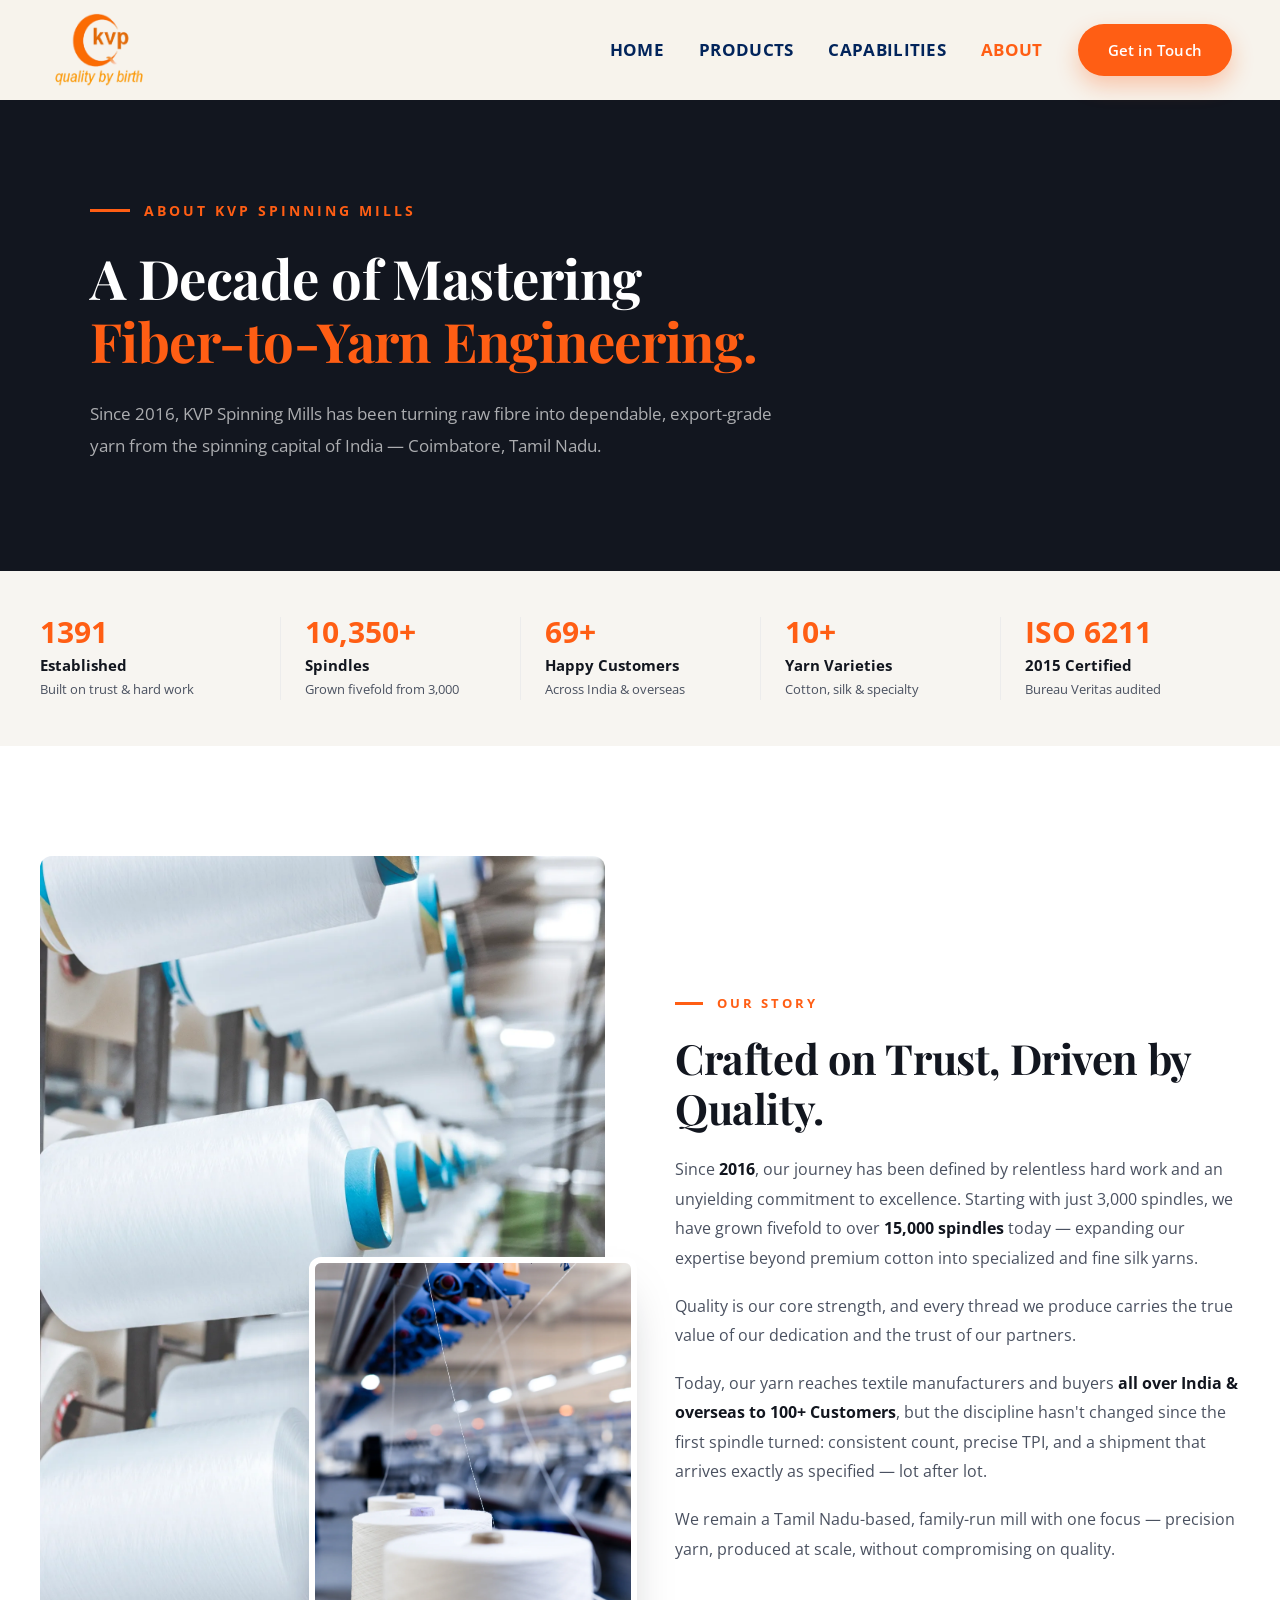
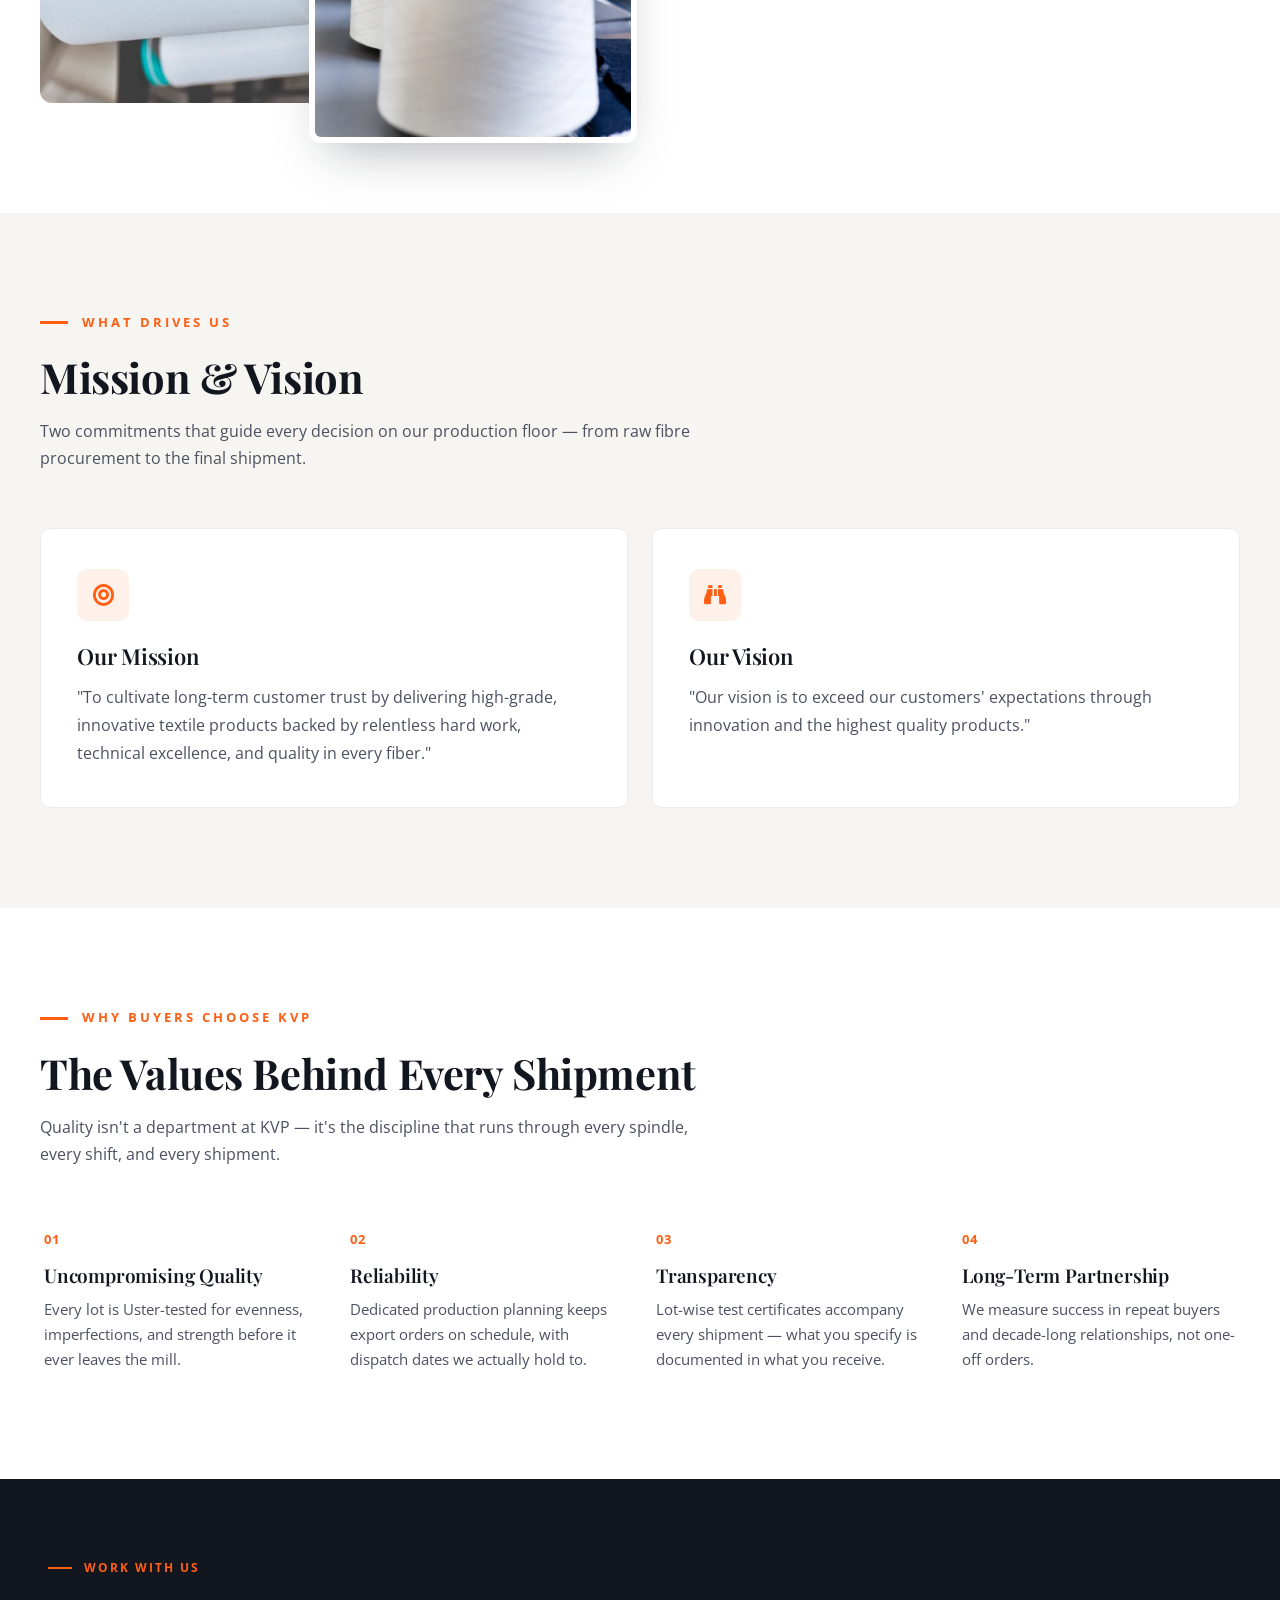
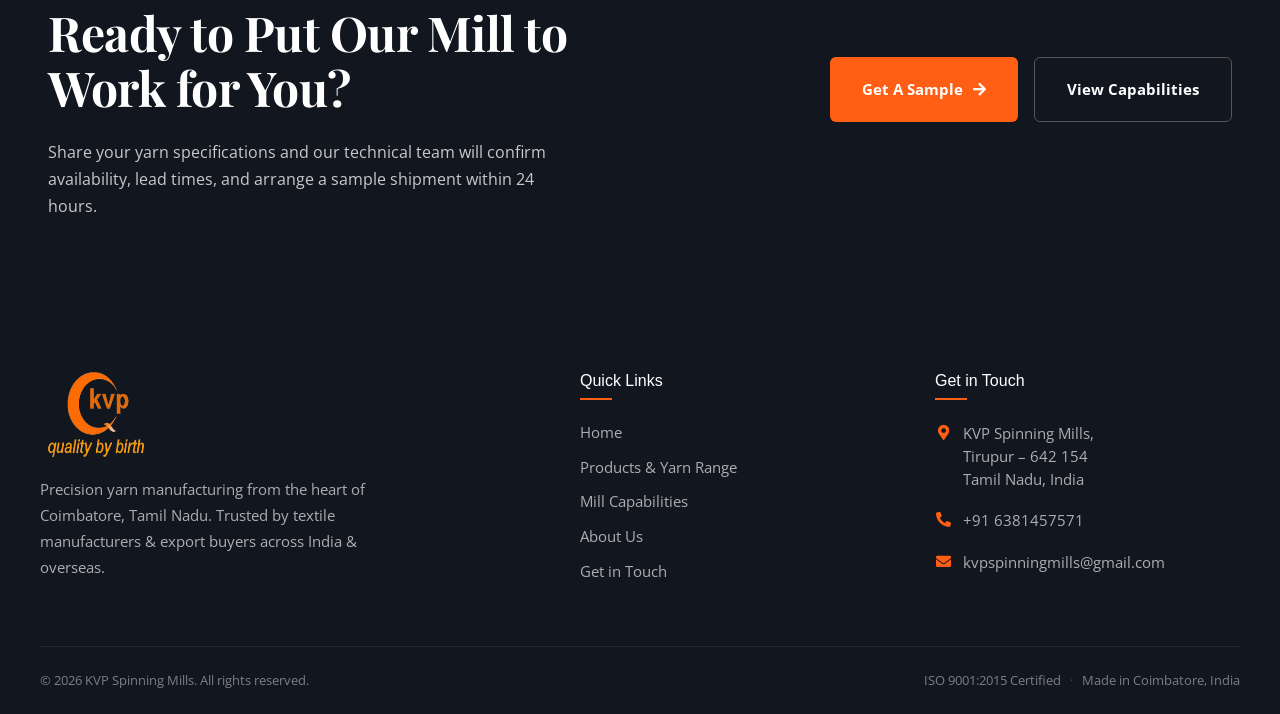
==== about.html @ 80e3f17e "first commit" ====
<!DOCTYPE html>
<html lang="en">

<head>
    <meta charset="utf-8">
    <title>About Us - KVP Spinning Mills</title>
    <meta content="width=device-width, initial-scale=1.0" name="viewport">
    <meta content="yarn manufacturer, spinning mill, Coimbatore, Tirupur, cotton yarn, silk yarn, ISO 9001" name="keywords">
    <meta content="KVP Spinning Mills has been manufacturing premium cotton, silk and specialty yarn from Coimbatore, Tamil Nadu since 2016. ISO 9001:2015 certified, serving 100+ customers across India &amp; overseas." name="description">

    <!-- Favicon -->
    <link href="img/kvp.png" rel="icon">

    <!-- Google Web Fonts -->
    <link rel="preconnect" href="https://fonts.googleapis.com">
    <link rel="preconnect" href="https://fonts.gstatic.com" crossorigin>
    <link
        href="https://fonts.googleapis.com/css2?family=Open+Sans:wght@400;500;600;700&family=Playfair+Display:wght@600;700;800;900&display=swap"
        rel="stylesheet">

    <!-- Icon Font Stylesheet -->
    <link href="https://cdnjs.cloudflare.com/ajax/libs/font-awesome/5.10.0/css/all.min.css" rel="stylesheet">
    <link href="https://cdn.jsdelivr.net/npm/bootstrap-icons@1.4.1/font/bootstrap-icons.css" rel="stylesheet">

    <!-- Libraries Stylesheet -->
    <link href="lib/animate/animate.min.css" rel="stylesheet">
    <link href="lib/owlcarousel/assets/owl.carousel.min.css" rel="stylesheet">

    <!-- Customized Bootstrap Stylesheet -->
    <link href="css/bootstrap.min.css" rel="stylesheet">

    <!-- Template Stylesheet -->
    <link href="css/style.css" rel="stylesheet">

    <style>
        /* =========================================================
           SAME TOKENS AS index.html / products.html / capabilities.html
           / contact.html — one brand, one design system.
           ========================================================= */
        :root {
            --orange: #FF5E14;
            --black: #12161f;
            --cream: #f7f5f1;
            --border: #ececec;
            --gray-text: #4a5160;
            --font-body: 'Open Sans', -apple-system, BlinkMacSystemFont, sans-serif;
            --font-display: 'Playfair Display', Georgia, 'Times New Roman', serif;
        }

        body { font-family: var(--font-body); }

        /* ---------- Hero ---------- */
        .pyh-section { background: var(--black); padding: 100px 20px 110px; }
        .pyh-inner { max-width: 1100px; margin: 0 auto; }
        .pyh-label { display: flex; align-items: center; gap: 14px; margin-bottom: 26px; }
        .pyh-label .pyh-line { width: 40px; height: 3px; background: var(--orange); display: inline-block; }
        .pyh-label span {
            color: var(--orange); font-weight: 700; letter-spacing: 3px;
            font-size: 14px; text-transform: uppercase;
        }
        .pyh-heading { font-size: 3.4rem; font-weight: 800; line-height: 1.15; margin-bottom: 26px; }
        .pyh-heading .line-white { color: #fff; display: block; }
        .pyh-heading .line-orange { color: var(--orange); display: block; }
        .pyh-text { color: rgba(255,255,255,0.65); font-size: 17px; line-height: 1.85; max-width: 720px; }

        @media (max-width: 767px) {
            .pyh-section { padding: 70px 20px 80px; }
            .pyh-heading { font-size: 2.1rem; }
            .pyh-text { font-size: 15px; }
        }

        /* ---------- Stats band ---------- */
        .stats {
            display: grid; grid-template-columns: repeat(5, 1fr);
            background: var(--cream); padding: 46px 40px;
        }
        .stats .stat { padding: 0 24px; border-left: 1px solid var(--border); }
        .stats .stat:first-child { border-left: none; padding-left: 0; }
        .stats .stat .big-num { font-size: 30px; color: var(--orange); font-weight: 700; margin-bottom: 8px; line-height: 1; }
        .stats .stat .label { font-size: 14.5px; font-weight: 700; margin-bottom: 4px; color: var(--black); }
        .stats .stat .desc { font-size: 12.5px; color: var(--gray-text); }

        @media (max-width: 991px) {
            .stats { grid-template-columns: repeat(3, 1fr); row-gap: 28px; }
        }
        @media (max-width: 575px) {
            .stats { grid-template-columns: repeat(2, 1fr); }
            .stats .stat:nth-child(odd) { border-left: none; padding-left: 0; }
        }

        /* ---------- Our Story ---------- */
        .story-wrap { background: #fff; padding: 110px 40px; }
        .story-inner {
            max-width: 1280px; margin: 0 auto;
            display: grid; grid-template-columns: 1fr 1fr; gap: 70px; align-items: center;
        }
        .story-media { position: relative; }
        .story-media img { width: 100%; border-radius: 12px; display: block; }
        .story-media .story-img-2 {
            width: 58%; position: absolute; right: -32px; bottom: -40px;
            border: 6px solid #fff; box-shadow: 0 24px 48px -20px rgba(18,22,31,0.35);
        }
        .story-content h2 { font-size: 2.6rem; font-weight: 700; color: var(--black); line-height: 1.2; margin-bottom: 22px; }
        .story-content p { color: var(--gray-text); font-size: 16px; line-height: 1.85; margin-bottom: 18px; }
        .story-content p:last-of-type { margin-bottom: 0; }
        .story-content strong { color: var(--black); }

        @media (max-width: 991px) {
            .story-wrap { padding: 80px 24px; }
            .story-inner { grid-template-columns: 1fr; gap: 60px; }
            .story-media { margin-bottom: 20px; }
            .story-media .story-img-2 { right: 0; bottom: -30px; }
        }
        @media (max-width: 575px) {
            .story-content h2 { font-size: 2rem; }
        }

        /* ---------- Mission / Vision ---------- */
        .mv-wrap { background: var(--cream); padding: 100px 40px; }
        .mv-inner { max-width: 1280px; margin: 0 auto; }
        .mv-head { max-width: 680px; margin-bottom: 56px; }
        .mv-head h2 { font-size: 2.6rem; font-weight: 700; color: var(--black); line-height: 1.2; margin-bottom: 16px; }
        .mv-head p { color: var(--gray-text); font-size: 16px; line-height: 1.7; }

        .mv-grid { display: grid; grid-template-columns: 1fr 1fr; gap: 24px; }
        .mv-card {
            background: #fff; border: 1px solid var(--border); border-radius: 10px;
            padding: 40px 36px;
        }
        .mv-icon {
            width: 52px; height: 52px; border-radius: 10px;
            background: #fdf1e9; color: var(--orange);
            display: flex; align-items: center; justify-content: center;
            font-size: 22px; margin-bottom: 22px;
        }
        .mv-card h3 { font-size: 22px; font-weight: 700; color: var(--black); margin-bottom: 14px; }
        .mv-card p { color: var(--gray-text); font-size: 15.5px; line-height: 1.8; }

        @media (max-width: 767px) {
            .mv-wrap { padding: 70px 20px; }
            .mv-grid { grid-template-columns: 1fr; }
        }

        /* ---------- Values ---------- */
        .val-wrap { background: #fff; padding: 100px 40px; }
        .val-inner { max-width: 1280px; margin: 0 auto; }
        .val-head { max-width: 680px; margin-bottom: 56px; }
        .val-head h2 { font-size: 2.6rem; font-weight: 700; color: var(--black); line-height: 1.2; margin-bottom: 16px; }
        .val-head p { color: var(--gray-text); font-size: 16px; line-height: 1.7; }

        .val-grid { display: grid; grid-template-columns: repeat(4, 1fr); gap: 24px; }
        .val-card { padding: 6px 4px; }
        .val-num { font-size: 13px; font-weight: 700; letter-spacing: 1px; color: var(--orange); margin-bottom: 14px; display: block; }
        .val-card h3 { font-size: 19px; font-weight: 700; color: var(--black); margin-bottom: 10px; }
        .val-card p { color: var(--gray-text); font-size: 14.5px; line-height: 1.75; }

        @media (max-width: 991px) { .val-grid { grid-template-columns: 1fr 1fr; row-gap: 40px; } }
        @media (max-width: 575px) {
            .val-wrap { padding: 70px 20px; }
            .val-grid { grid-template-columns: 1fr; row-gap: 34px; }
        }

        /* ---------- CTA ---------- */
        .cta-section {
            background: var(--black); color: #fff; padding: 80px 48px;
            display: flex; justify-content: space-between; align-items: center; gap: 40px;
        }
        .cta-left { max-width: 640px; }
        .eyebrow {
            display: flex; align-items: center; gap: 12px;
            color: var(--orange); font-size: 12px; font-weight: 700;
            letter-spacing: 2px; margin-bottom: 28px;
        }
        .eyebrow::before { content: ""; width: 24px; height: 2px; background: var(--orange); }
        .cta-left h2 { font-size: 48px; font-weight: 700; line-height: 1.15; margin-bottom: 24px; }
        .cta-left p { font-size: 16px; line-height: 1.7; color: #c9c9c9; max-width: 520px; }
        .cta-buttons { display: flex; gap: 16px; flex-shrink: 0; }
        .btn-primary {
            background: var(--orange); color: #fff; border: none;
            padding: 20px 32px; font-size: 15px; font-weight: 700;
            border-radius: 6px; cursor: pointer;
            display: flex; align-items: center; gap: 10px; white-space: nowrap;
            text-decoration: none;
        }
        .btn-secondary {
            background: transparent; color: #fff; border: 1px solid #555;
            padding: 20px 32px; font-size: 15px; font-weight: 700;
            border-radius: 6px; cursor: pointer; white-space: nowrap;
            text-decoration: none;
        }

        @media (max-width: 900px) {
            .cta-section { flex-direction: column; align-items: flex-start; }
            .cta-left h2 { font-size: 36px; }
            .cta-buttons { width: 100%; }
            .btn-primary, .btn-secondary { width: 100%; justify-content: center; }
        }
        @media (max-width: 575px) {
            .cta-buttons { flex-direction: column; }
        }

        /* ---------- Footer ---------- */
        .kvp-footer { background: var(--black); color: rgba(255,255,255,0.65); padding: 70px 20px 0; font-size: 14.5px; }
        .kvp-footer-inner {
            max-width: 1200px; margin: 0 auto;
            display: flex; flex-wrap: wrap; gap: 50px;
            padding-bottom: 50px; border-bottom: 1px solid rgba(255,255,255,0.08);
        }
        .kvp-footer-col { flex: 1 1 220px; }
        .kvp-footer-col.about { flex: 2 1 320px; }
        .kvp-footer-logo { display: flex; align-items: center; gap: 12px; margin-bottom: 18px; }
        .kvp-footer-logo img { height: 88px; }
        .kvp-footer-col p.desc { line-height: 1.8; max-width: 340px; margin-bottom: 0; }
        .kvp-footer-heading {
            color: #fff; font-size: 16px; font-weight: 700; margin-bottom: 22px;
            position: relative; padding-bottom: 10px;
        }
        .kvp-footer-heading::after {
            content: ""; position: absolute; left: 0; bottom: 0;
            width: 32px; height: 2px; background: var(--orange);
        }
        .kvp-footer-links { list-style: none; margin: 0; padding: 0; }
        .kvp-footer-links li { margin-bottom: 13px; }
        .kvp-footer-links a {
            color: rgba(255,255,255,0.65); text-decoration: none;
            transition: color 0.25s ease, padding-left 0.25s ease; display: inline-block;
        }
        .kvp-footer-links a:hover { color: var(--orange); padding-left: 4px; }
        .kvp-contact-item { display: flex; align-items: flex-start; gap: 12px; margin-bottom: 18px; }
        .kvp-contact-item i { color: var(--orange); font-size: 15px; margin-top: 3px; width: 16px; text-align: center; flex-shrink: 0; }
        .kvp-contact-item a, .kvp-contact-item span { color: rgba(255,255,255,0.65); text-decoration: none; line-height: 1.6; }
        .kvp-contact-item a:hover { color: var(--orange); }
        .kvp-footer-bottom {
            max-width: 1200px; margin: 0 auto; padding: 24px 0;
            display: flex; flex-wrap: wrap; gap: 10px; align-items: center; justify-content: space-between;
            font-size: 13px; color: rgba(255,255,255,0.45);
        }
        .kvp-footer-bottom span.divider { color: rgba(255,255,255,0.25); margin: 0 6px; }

        @media (max-width: 767px) {
            .kvp-footer-inner { flex-direction: column; gap: 40px; }
            .kvp-footer-bottom { justify-content: center; text-align: center; }
        }
    </style>
</head>

<body>
    <!-- Spinner Start -->
    <div id="spinner"
        class="show bg-white position-fixed translate-middle w-100 vh-100 top-50 start-50 d-flex align-items-center justify-content-center">
        <div class="spinner-border text-primary" role="status" style="width: 3rem; height: 3rem;"></div>
    </div>
    <!-- Spinner End -->

    <nav class="navbar navbar-expand-lg navbar-light sticky-top py-0 pe-5">
      <a href="index.html" class="navbar-brand ps-5 me-0">
            <img src="img/kvp.png" alt="KVP Spinning Mills Logo" width="100" onerror="this.style.display='none'">
           
            </a>
        <button type="button" class="navbar-toggler me-0" data-bs-toggle="collapse" data-bs-target="#navbarCollapse">
            <span class="navbar-toggler-icon"></span>
        </button>
        <div class="collapse navbar-collapse" id="navbarCollapse">
            <div class="navbar-nav ms-auto p-4 p-lg-0">
                <a href="index.html" class="nav-item nav-link">Home</a>
                <a href="products.html" class="nav-item nav-link">Products</a>
                <a href="capabilities.html" class="nav-item nav-link">Capabilities</a>
                <a href="about.html" class="nav-item nav-link active">About</a>
                
            </div>
            <a href="contact.html" class="btn nav-cta-btn d-none d-lg-block">Get in Touch</a>
        </div>
    </nav>
    <!-- Navbar End -->

    <!-- ============ HERO ============ -->
    <div class="pyh-section">
        <div class="pyh-inner">
            <div class="pyh-label">
                <span class="pyh-line"></span>
                <span>About KVP Spinning Mills</span>
            </div>
       <h1 class="pyh-heading">
    <span class="line-white">A Decade of Mastering</span>
    <span class="line-orange">Fiber-to-Yarn Engineering.</span>
</h1>
            <p class="pyh-text">
                Since 2016, KVP Spinning Mills has been turning raw fibre into dependable,
                export-grade yarn from the spinning capital of India — Coimbatore, Tamil Nadu.
            </p>
        </div>
    </div>

    <!-- ============ STATS ============ -->
    <div class="stats">
        <div class="stat">
            <div class="big-num"><span data-toggle="counter-up">2016</span></div>
            <div class="label">Established</div>
            <div class="desc">Built on trust &amp; hard work</div>
        </div>
        <div class="stat">
            <div class="big-num"><span data-toggle="counter-up">15,000</span>+</div>
            <div class="label">Spindles</div>
            <div class="desc">Grown fivefold from 3,000</div>
        </div>
        <div class="stat">
            <div class="big-num"><span data-toggle="counter-up">100</span>+</div>
            <div class="label">Happy Customers</div>
            <div class="desc">Across India &amp; overseas</div>
        </div>
        <div class="stat">
            <div class="big-num"><span data-toggle="counter-up">15</span>+</div>
            <div class="label">Yarn Varieties</div>
            <div class="desc">Cotton, silk &amp; specialty</div>
        </div>
        <div class="stat">
            <div class="big-num">ISO <span data-toggle="counter-up">9001</span></div>
            <div class="label">2015 Certified</div>
            <div class="desc">Bureau Veritas audited</div>
        </div>
    </div>
    <!-- ============ OUR STORY ============ -->
    <div class="story-wrap">
        <div class="story-inner">
            <div class="story-media">
                <img src="img/yarn.webp" alt="Yarn spun at KVP Spinning Mills">
                <img class="story-img-2" src="img/3.webp" alt="Finished yarn cones ready for dispatch">
            </div>
            <div class="story-content">
                <div class="pyh-label" style="margin-bottom:20px;"><span class="pyh-line" style="width:28px; background: var(--orange);"></span><span style="font-size:13px; color: var(--orange);">Our Story</span></div>
                <h2>Crafted on Trust, Driven by Quality.</h2>
                <p>
                    Since <strong>2016</strong>, our journey has been defined by relentless hard work
                    and an unyielding commitment to excellence. Starting with just 3,000 spindles, we
                    have grown fivefold to over <strong>15,000 spindles</strong> today — expanding our
                    expertise beyond premium cotton into specialized and fine silk yarns.
                </p>
                <p>
                    Quality is our core strength, and every thread we produce carries the true value
                    of our dedication and the trust of our partners.
                </p>
                  <p>
                    Today, our yarn reaches textile manufacturers and buyers
                    <strong>all over India &amp; overseas to 100+ Customers</strong>, but the discipline hasn't changed since the first
                    spindle turned: consistent count, precise TPI, and a shipment that arrives exactly
                    as specified — lot after lot.
                </p>
                <p>
                    We remain a Tamil Nadu-based, family-run mill with one focus — precision yarn,
                    produced at scale, without compromising on quality.
                </p>
            </div>
        </div>
    </div>

    <!-- ============ MISSION & VISION ============ -->
    <div class="mv-wrap">
        <div class="mv-inner">
            <div class="mv-head">
                <div class="pyh-label" style="margin-bottom:20px; justify-content:flex-start;"><span class="pyh-line" style="width:28px;"></span><span style="font-size:13px;">What Drives Us</span></div>
                <h2>Mission &amp; Vision</h2>
                <p>Two commitments that guide every decision on our production floor — from raw fibre procurement to the final shipment.</p>
            </div>
            <div class="mv-grid">
                <div class="mv-card">
                    <div class="mv-icon"><i class="fa fa-bullseye"></i></div>
                    <h3>Our Mission</h3>
                    <p>
                        "To cultivate long-term customer trust by delivering high-grade, innovative
                        textile products backed by relentless hard work, technical excellence, and
                        quality in every fiber."
                    </p>
                </div>
                <div class="mv-card">
                    <div class="mv-icon"><i class="fa fa-binoculars"></i></div>
                    <h3>Our Vision</h3>
                    <p>
                        "Our vision is to exceed our customers' expectations through innovation and
                        the highest quality products."
                    </p>
                </div>
            </div>
        </div>
    </div>

    <!-- ============ VALUES ============ -->
    <div class="val-wrap">
        <div class="val-inner">
            <div class="val-head">
                <div class="pyh-label" style="margin-bottom:20px; justify-content:flex-start;"><span class="pyh-line" style="width:28px;"></span><span style="font-size:13px;">Why Buyers Choose KVP</span></div>
                <h2>The Values Behind Every Shipment</h2>
                <p>Quality isn't a department at KVP — it's the discipline that runs through every spindle, every shift, and every shipment.</p>
            </div>
            <div class="val-grid">
                <div class="val-card">
                    <span class="val-num">01</span>
                    <h3>Uncompromising Quality</h3>
                    <p>Every lot is Uster-tested for evenness, imperfections, and strength before it ever leaves the mill.</p>
                </div>
                <div class="val-card">
                    <span class="val-num">02</span>
                    <h3>Reliability</h3>
                    <p>Dedicated production planning keeps export orders on schedule, with dispatch dates we actually hold to.</p>
                </div>
                <div class="val-card">
                    <span class="val-num">03</span>
                    <h3>Transparency</h3>
                    <p>Lot-wise test certificates accompany every shipment — what you specify is documented in what you receive.</p>
                </div>
                <div class="val-card">
                    <span class="val-num">04</span>
                    <h3>Long-Term Partnership</h3>
                    <p>We measure success in repeat buyers and decade-long relationships, not one-off orders.</p>
                </div>
            </div>
        </div>
    </div>

    <!-- ============ CTA ============ -->
    <section class="cta-section">
        <div class="cta-left">
            <div class="eyebrow">WORK WITH US</div>
            <h2 style="color: white;">Ready to Put Our Mill to Work for You?</h2>
            <p>Share your yarn specifications and our technical team will confirm availability, lead times, and arrange a sample shipment within 24 hours.</p>
        </div>
        <div class="cta-buttons">
            <a class="btn-primary" href="get-a-sample.html">Get A Sample <i class="fa fa-arrow-right"></i></a>
            <a class="btn-secondary" href="capabilities.html">View Capabilities</a>
        </div>
    </section>

    <!-- ============ FOOTER ============ -->
    <footer class="kvp-footer">
        <div class="kvp-footer-inner">

            <div class="kvp-footer-col about">
                <div class="kvp-footer-logo">
                    <img src="img/kvp.png" alt="KVP Spinning Mills" width="110" onerror="this.style.display='none'" />
                </div>
                <p class="desc">
                    Precision yarn manufacturing from the heart of Coimbatore, Tamil Nadu.
                    Trusted by textile manufacturers &amp; export buyers across India &amp; overseas.
                </p>
            </div>

            <div class="kvp-footer-col">
                <h5 class="kvp-footer-heading">Quick Links</h5>
                <ul class="kvp-footer-links">
                    <li><a href="index.html">Home</a></li>
                    <li><a href="products.html">Products &amp; Yarn Range</a></li>
                    <li><a href="capabilities.html">Mill Capabilities</a></li>
                    <li><a href="about.html">About Us</a></li>
                    
                    <li><a href="get-a-sample.html">Get in Touch</a></li>
                </ul>
            </div>

            <div class="kvp-footer-col">
                <h5 class="kvp-footer-heading">Get in Touch</h5>
                <div class="kvp-contact-item">
                    <i class="fa fa-map-marker-alt"></i>
                    <span>KVP Spinning Mills,<br>Tirupur &ndash; 642 154<br>Tamil Nadu, India</span>
                </div>
                <div class="kvp-contact-item">
                    <i class="fa fa-phone-alt"></i>
                    <a href="tel:+916381457571">+91 6381457571</a>
                </div>
                <div class="kvp-contact-item">
                    <i class="fa fa-envelope"></i>
                    <a href="mailto:kvpspinningmills@gmail.com">kvpspinningmills@gmail.com</a>
                </div>
            </div>

        </div>

        <div class="kvp-footer-bottom">
            <div>© 2026 KVP Spinning Mills. All rights reserved.</div>
            <div>ISO 9001:2015 Certified <span class="divider">·</span> Made in Coimbatore, India</div>
        </div>
    </footer>

    <!-- JavaScript Libraries -->
    <script src="https://code.jquery.com/jquery-3.4.1.min.js"></script>
    <script src="https://cdn.jsdelivr.net/npm/bootstrap@5.0.0/dist/js/bootstrap.bundle.min.js"></script>
    <script src="lib/wow/wow.min.js"></script>
    <script src="lib/easing/easing.min.js"></script>
    <script src="lib/waypoints/waypoints.min.js"></script>
    <script src="lib/owlcarousel/owl.carousel.min.js"></script>
    <script src="lib/counterup/counterup.min.js"></script>

    <!-- Template Javascript -->
    <script src="js/main.js"></script>
</body>

</html>
---- css/style.css ----
/********** Template CSS **********/
html {
    overflow-x: hidden;
    scroll-behavior: smooth;
}
body {
    overflow-x: hidden;
    max-width: 100vw;
}
/*** Increase Navbar Height ***/
.navbar {
    padding-top: 18px;
    padding-bottom: 18px;
    background-color: #F7F3EC !important;
}




.navbar-brand {
    display: flex !important;
    align-items: center;
    gap: 18px;
}
.navbar-brand .brand-text {
    font-family: 'Playfair Display', Georgia, serif;
    font-weight: 800;
    font-size: 23px;
    line-height: 1.2;
    letter-spacing: 0.3px;
    color: #12161f;
    white-space: nowrap;
    text-transform: uppercase;
}
.navbar-brand .brand-text .brand-accent {
    color: #FF5E14;
}
@media (max-width: 480px) {
    .navbar-brand .brand-text { font-size: 16px; }
}

/*** Footer Brand ***/
.kvp-footer-logo .kvp-brand-text {
    display: flex;
    flex-direction: column;
    line-height: 1.25;
}
.kvp-footer-logo .kvp-brand-text b {
    color: #fff;
    font-size: 20px;
    font-weight: 800;
    letter-spacing: 0.5px;
    text-transform: uppercase;
}
.kvp-footer-logo .kvp-brand-text b .brand-accent {
    color: #FF5E14;
}
:root {
    --primary: #FF5E14;
    --secondary: #5F656F;
    --light: #F5F5F5;
    --dark: #02245B;
}

.back-to-top {
    position: fixed;
    display: none;
    right: 30px;
    bottom: 30px;
    z-index: 99;
}

h1,
h2,
.h1,
.h2,
.fw-bold {
    font-weight: 700 !important;
}

h3,
h4,
.h3,
.h4,
.fw-medium {
    font-weight: 600 !important;
}

h5,
h6,
.h5,
.h6,
.fw-semi-bold {
    font-weight: 500 !important;
}

 body{
    margin:0;
    font-family:'Open Sans', -apple-system, BlinkMacSystemFont, sans-serif;
    background:var(--cream);
    color:var(--ink);
    -webkit-font-smoothing:antialiased;
  }
  h1,h2,h3{
    font-family:'Playfair Display',serif;
    margin:0;
    letter-spacing:-0.01em;
  }
  p{margin:0;}
  a{text-decoration:none;color:inherit;}
  ul{list-style:none;margin:0;padding:0;}
  .wrap{
    max-width:1240px;
    margin:0 auto;
    padding:0 40px;
  }
/*** Spinner ***/
#spinner {
    opacity: 0;
    visibility: hidden;
    transition: opacity .5s ease-out, visibility 0s linear .5s;
    z-index: 99999;
}

#spinner.show {
    transition: opacity .5s ease-out, visibility 0s linear 0s;
    visibility: visible;
    opacity: 1;
}


/*** Button ***/
.btn {
    transition: .5s;
    font-weight: 500;
}

.btn-primary,
.btn-outline-primary:hover {
    color: #FFFFFF;
}

.btn-square {
    width: 38px;
    height: 38px;
}

.btn-sm-square {
    width: 32px;
    height: 32px;
}

.btn-lg-square {
    width: 48px;
    height: 48px;
}

.btn-square,
.btn-sm-square,
.btn-lg-square {
    padding: 0;
    display: flex;
    align-items: center;
    justify-content: center;
    font-weight: normal;
}


.topbar-right {
    position: relative;
    background: var(--primary);
}

.topbar-right::before {
    position: absolute;
    content: "";
    width: 30px;
    height: 100%;
    top: 0;
    left: -15px;
    transform: skewX(-30deg);
    background-color: var(--primary);
}


/*** Navbar ***/
.navbar.sticky-top {
    top: -100px;
    transition: .5s;
}

.navbar .navbar-brand {
    position: relative;
    padding-right: 50px;
    height: 100px;      
    display: flex;
    align-items: center;
}

.navbar .navbar-brand::after {
    position: absolute;
    content: "";
    width: 50px;
    height: 100%;
    top: 0;
    right: -25px;
    transform: skewX(-30deg);
}

.navbar .navbar-nav .nav-link {
    margin-right: 35px;
    padding: 34px 0;
    color: var(--dark);
    font-size: 17px;
    font-weight: 700;
    outline: none;
    text-transform: uppercase;  
    letter-spacing: 0.3px;
    -webkit-font-smoothing: antialiased;
}
.navbar .navbar-nav .nav-link:hover,
.navbar .navbar-nav .nav-link.active {
    color: var(--primary);
}

.navbar .dropdown-toggle::after {
    border: none;
    content: "\f107";
    font-family:'Playfair Display',serif;
    font-weight: 900;
    vertical-align: middle;
    margin-left: 8px;
}

@media (max-width: 991.98px) {
    .navbar .navbar-nav .nav-link  {
        margin-right: 0;
        padding: 10px 0;
    }

    .navbar .navbar-nav {
        border-top: 1px solid #EEEEEE;
    }
}

@media (min-width: 992px) {
    .navbar .nav-item .dropdown-menu {
        display: block;
        border: none;
        margin-top: 0;
        top: 150%;
        opacity: 0;
        visibility: hidden;
        transition: .5s;
    }

    .navbar .nav-item:hover .dropdown-menu {
        top: 100%;
        visibility: visible;
        transition: .5s;
        opacity: 1;
    }
}


/*** Navbar CTA button — same size everywhere ***/
.navbar .nav-cta-btn {
    display: inline-flex !important;
    align-items: center;
    justify-content: center;
    height: 52px;
    padding: 0 30px !important;
    font-size: 15px;
    font-weight: 600;
    letter-spacing: 0.2px;
    white-space: nowrap;
    line-height: 1;
    border-radius: 50px;
    color: #fff;
    background-color: #FF5E14;
    border: none;
    box-shadow: 0 10px 22px rgba(255,94,20,0.3);
    transition: background-color .3s ease, box-shadow .3s ease, transform .3s ease;
}
.navbar .nav-cta-btn:hover {
    background-color: #e5500f;
    color: #fff;
    box-shadow: 0 12px 26px rgba(255,94,20,0.42);
    transform: translateY(-2px);
}

/*** Stats Bar (light, matches reference design) ***/
.stats-band {
    background: #F7F3EC;
    padding: 60px 40px;
}
.stats-row {
    max-width: 1200px;
    margin: 0 auto;
    display: flex;
    flex-wrap: wrap;
}
.stat-item {
    flex: 1 1 0;
    min-width: 200px;
    text-align: center;
    padding: 10px 24px;
    border-left: 1px solid rgba(2, 36, 91, 0.12);
}
.stat-item:first-child {
    border-left: none;
}
.stat-number {
    font-family: 'Playfair Display', serif;
    font-weight: 800;
    font-size: 2.75rem;
    color: #FF5E14;
    line-height: 1;
}
.stat-suffix {
    font-size: 1.75rem;
    font-weight: 700;
    color: #FF5E14;
    margin-left: 2px;
}
.stat-label {
    margin-top: 12px;
    font-size: 13px;
    font-weight: 600;
    letter-spacing: 1px;
    text-transform: uppercase;
    color: #5F656F;
}
@media (max-width: 767.98px) {
    .stats-band { padding: 40px 20px; }
    .stat-item {
        flex: 1 1 45%;
        border-left: none;
        border-top: 1px solid rgba(2, 36, 91, 0.12);
        padding: 20px 10px;
    }
    .stat-item:nth-child(-n+2) { border-top: none; }
    .stat-number { font-size: 2.1rem; }
    .stat-suffix { font-size: 1.35rem; }
}

/*** Header ***/
.carousel-caption {
    top: 0;
    left: 0;
    right: 0;
    bottom: 0;
    display: flex;
    align-items: center;
    background: linear-gradient(to right, rgba(2, 36, 91, 1) 0%, rgba(2, 36, 91, 0) 100%);
    z-index: 1;
}

.carousel-control-prev,
.carousel-control-next {
    width: 15%;
}
.ywc-img-wrap { height:220px; overflow:hidden; }
.ywc-img-wrap img { width:100%; height:100%; object-fit:cover; display:block; transition:transform 0.6s ease; }
.ywc-img-wrap { height:280px; overflow:hidden; }   /* was 220px */

.carousel-control-prev-icon,
.carousel-control-next-icon {
    width: 3.5rem;
    height: 3.5rem;
    background-color: var(--primary);
    border: 15px solid var(--primary);
    border-radius: 3.5rem;
}

@media (max-width: 768px) {
    #header-carousel .carousel-item {
        position: relative;
        min-height: 450px;
    }
    
    #header-carousel .carousel-item img {
        position: absolute;
        width: 100%;
        height: 100%;
        object-fit: cover;
    }
}

.page-header {
    background: linear-gradient(to right, rgba(2, 36, 91, 1) 0%, rgba(2, 36, 91, 0) 100%), url(../img/banner.webp) center center no-repeat;
    background-size: cover;
}

.page-header .breadcrumb-item+.breadcrumb-item::before {
    color: var(--light);
}

.page-header .breadcrumb-item,
.page-header .breadcrumb-item a {
    font-size: 18px;
    color: var(--light);
}


/*** Facts ***/
.facts {
    position: relative;
    margin: 6rem 0;
    background: var(--dark);
}

.facts .border {
    border-color: rgba(255, 255, 255, .1) !important;
}


/*** Features ***/
.btn-play {
    position: absolute;
    top: 50%;
    right: -30px;
    transform: translateY(-50%);
    display: block;
    box-sizing: content-box;
    width: 16px;
    height: 26px;
    border-radius: 100%;
    border: none;
    outline: none !important;
    padding: 18px 20px 20px 28px;
    background: var(--primary);
}

@media (max-width: 992px) {
    .btn-play {
        left: 50%;
        right: auto;
        transform: translate(-50%, -50%);
    }
}

.btn-play:before {
    content: "";
    position: absolute;
    z-index: 0;
    left: 50%;
    top: 50%;
    transform: translateX(-50%) translateY(-50%);
    display: block;
    width: 60px;
    height: 60px;
    background: var(--primary);
    border-radius: 100%;
    animation: pulse-border 1500ms ease-out infinite;
}

.btn-play:after {
    content: "";
    position: absolute;
    z-index: 1;
    left: 50%;
    top: 50%;
    transform: translateX(-50%) translateY(-50%);
    display: block;
    width: 60px;
    height: 60px;
    background: var(--primary);
    border-radius: 100%;
    transition: all 200ms;
}

.btn-play span {
    display: block;
    position: relative;
    z-index: 3;
    width: 0;
    height: 0;
    left: -1px;
    border-left: 16px solid #FFFFFF;
    border-top: 11px solid transparent;
    border-bottom: 11px solid transparent;
}

@keyframes pulse-border {
    0% {
        transform: translateX(-50%) translateY(-50%) translateZ(0) scale(1);
        opacity: 1;
    }

    100% {
        transform: translateX(-50%) translateY(-50%) translateZ(0) scale(2);
        opacity: 0;
    }
}

.modal-video .modal-dialog {
    position: relative;
    max-width: 800px;
    margin: 60px auto 0 auto;
}

.modal-video .modal-body {
    position: relative;
    padding: 0px;
}

.modal-video .close {
    position: absolute;
    width: 30px;
    height: 30px;
    right: 0px;
    top: -30px;
    z-index: 999;
    font-size: 30px;
    font-weight: normal;
    color: #FFFFFF;
    background: #000000;
    opacity: 1;
}


/*** Service ***/
.service-item {
    position: relative;
    margin: 65px 0 25px 0;
    box-shadow: 0 0 45px rgba(0, 0, 0, .07);
}

.service-item .service-img {
    position: absolute;
    padding: 12px;
    width: 130px;
    height: 130px;
    top: -65px;
    left: 50%;
    transform: translateX(-50%);
    background: #FFFFFF;
    box-shadow: 0 0 45px rgba(0, 0, 0, .09);
    z-index: 2;
}

.service-item .service-detail {
    position: absolute;
    width: 100%;
    height: 100%;
    top: 0;
    left: 0;
    overflow: hidden;
    z-index: 1;
}

.service-item .service-title {
    position: absolute;
    padding: 65px 30px 25px 30px;
    width: 100%;
    height: 100%;
    top: 0;
    left: 0;
    display: flex;
    flex-direction: column;
    align-items: center;
    justify-content: center;
    text-align: center;
    background: #FFFFFF;
    transition: .5s;
}

.service-item:hover .service-title {
    top: -100%;
}

.service-item .service-text {
    position: absolute;
    overflow: hidden;
    padding: 65px 30px 25px 30px;
    width: 100%;
    height: 100%;
    top: 100%;
    left: 0;
    display: flex;
    align-items: center;
    text-align: center;
    background: rgba(2, 36, 91, .7);
    transition: .5s;
}

.service-item:hover .service-text {
    top: 0;
}

.service-item .service-text::before {
    position: absolute;
    content: "";
    width: 100%;
    height: 100px;
    top: -100%;
    left: 0;
    transform: skewY(-12deg);
    background: #FFFFFF;
    transition: .5s;
}

.service-item:hover .service-text::before {
    top: -55px;
}

.service-item .btn {
    position: absolute;
    width: 130px;
    height: 50px;
    left: 50%;
    bottom: -25px;
    transform: translateX(-50%);
    display: flex;
    align-items: center;
    justify-content: center;
    color: var(--secondary);
    background: #FFFFFF;
    border: none;
    box-shadow: 0 0 45px rgba(0, 0, 0, .09);
    z-index: 2;
}

.service-item .btn:hover {
    color: #FFFFFF;
    background: var(--primary);
}


/*** Project ***/
.project-carousel {
    position: relative;
    background: var(--dark);
}

.project-item {
    position: relative;
    display: block;
}

.project-item img {
    transition: .5s;
}

.project-item:hover img,
.project-carousel .owl-item.center img {
    margin-top: -60px;
}

.project-item .project-title {
    position: absolute;
    padding: 0 15px;
    width: 100%;
    height: 80px;
    bottom: -110px;
    left: 0;
    display: flex;
    align-items: center;
    justify-content: center;
    text-align: center;
    background: var(--dark);
    transition: .5s;
}

.project-item:hover .project-title,
.project-carousel .owl-item.center .project-title  {
    bottom: -60px;
}

.project-item .project-title::before {
    position: absolute;
    content: "";
    width: 100%;
    height: 30px;
    top: -15px;
    left: 0;
    transform: skewY(-5deg);
    background: var(--dark);
    transition: .5s;
}

.project-carousel .owl-nav {
    position: absolute;
    width: 100%;
    height: 45px;
    top: 50%;
    left: 0;
    transform: translateY(-50%);
    display: flex;
    justify-content: space-between;
    transition: .5s;
    opacity: 0;
    z-index: 1;
}

.project-carousel:hover .owl-nav {
    opacity: 1;
}

.project-carousel .owl-nav .owl-prev,
.project-carousel .owl-nav .owl-next {
    margin: 0 30px;
    width: 45px;
    height: 45px;
    display: flex;
    align-items: center;
    justify-content: center;
    color: #FFFFFF;
    background: var(--primary);
    border-radius: 45px;
    font-size: 22px;
    transition: .5s;
}


/*** Team ***/
.team-item .team-social {
    position: absolute;
    width: 100%;
    height: 100%;
    top: 0;
    left: -100%;
    display: flex;
    align-items: center;
    background: var(--primary);
    transition: .5s;
}

.team-item:hover .team-social {
    left: 0;
}


/*** Testimonial ***/
.testimonial-carousel::before {
    position: absolute;
    content: "";
    top: 0;
    left: 0;
    height: 100%;
    width: 0;
    background: linear-gradient(to right, rgba(255, 255, 255, 1) 0%, rgba(255, 255, 255, 0) 100%);
    z-index: 1;
}

.testimonial-carousel::after {
    position: absolute;
    content: "";
    top: 0;
    right: 0;
    height: 100%;
    width: 0;
    background: linear-gradient(to left, rgba(255, 255, 255, 1) 0%, rgba(255, 255, 255, 0) 100%);
    z-index: 1;
}

@media (min-width: 768px) {
    .testimonial-carousel::before,
    .testimonial-carousel::after {
        width: 200px;
    }
}

@media (min-width: 992px) {
    .testimonial-carousel::before,
    .testimonial-carousel::after {
        width: 300px;
    }
}

.testimonial-carousel .owl-nav {
    position: absolute;
    width: 350px;
    top: 20px;
    left: 50%;
    transform: translateX(-50%);
    display: flex;
    justify-content: space-between;
    opacity: 0;
    transition: .5s;
    z-index: 1;
}

.testimonial-carousel:hover .owl-nav {
    width: 300px;
    opacity: 1;
}

.testimonial-carousel .owl-nav .owl-prev,
.testimonial-carousel .owl-nav .owl-next {
    position: relative;
    color: var(--primary);
    font-size: 45px;
    transition: .5s;
}

.testimonial-carousel .owl-nav .owl-prev:hover,
.testimonial-carousel .owl-nav .owl-next:hover {
    color: var(--dark);
}

.testimonial-carousel .testimonial-img img {
    width: 100px;
    height: 100px;
}

.testimonial-carousel .testimonial-img .btn-square {
    position: absolute;
    bottom: -19px;
    left: 50%;
    transform: translateX(-50%);
}

.testimonial-carousel .owl-item .testimonial-text {
    margin-bottom: 30px;
    box-shadow: 0 0 45px rgba(0, 0, 0, .08);
    transform: scale(.8);
    transition: .5s;
}

.testimonial-carousel .owl-item.center .testimonial-text {
    transform: scale(1);
}


/*** Footer ***/
.footer {
    color: #B0B9AE;
}

.footer .btn.btn-link {
    display: block;
    margin-bottom: 5px;
    padding: 0;
    text-align: left;
    color: #B0B9AE;
    font-weight: normal;
    text-transform: capitalize;
    transition: .3s;
}

.footer .btn.btn-link::before {
    position: relative;
    content: "\f105";
    font-family:'Playfair Display',serif;
    font-weight: 900;
    margin-right: 10px;
}

.footer .btn.btn-link:hover {
    color: var(--light);
    letter-spacing: 1px;
    box-shadow: none;
}

.copyright {
    color: #B0B9AE;
    border-top: 1px solid rgba(255, 255, 255, .1);
}
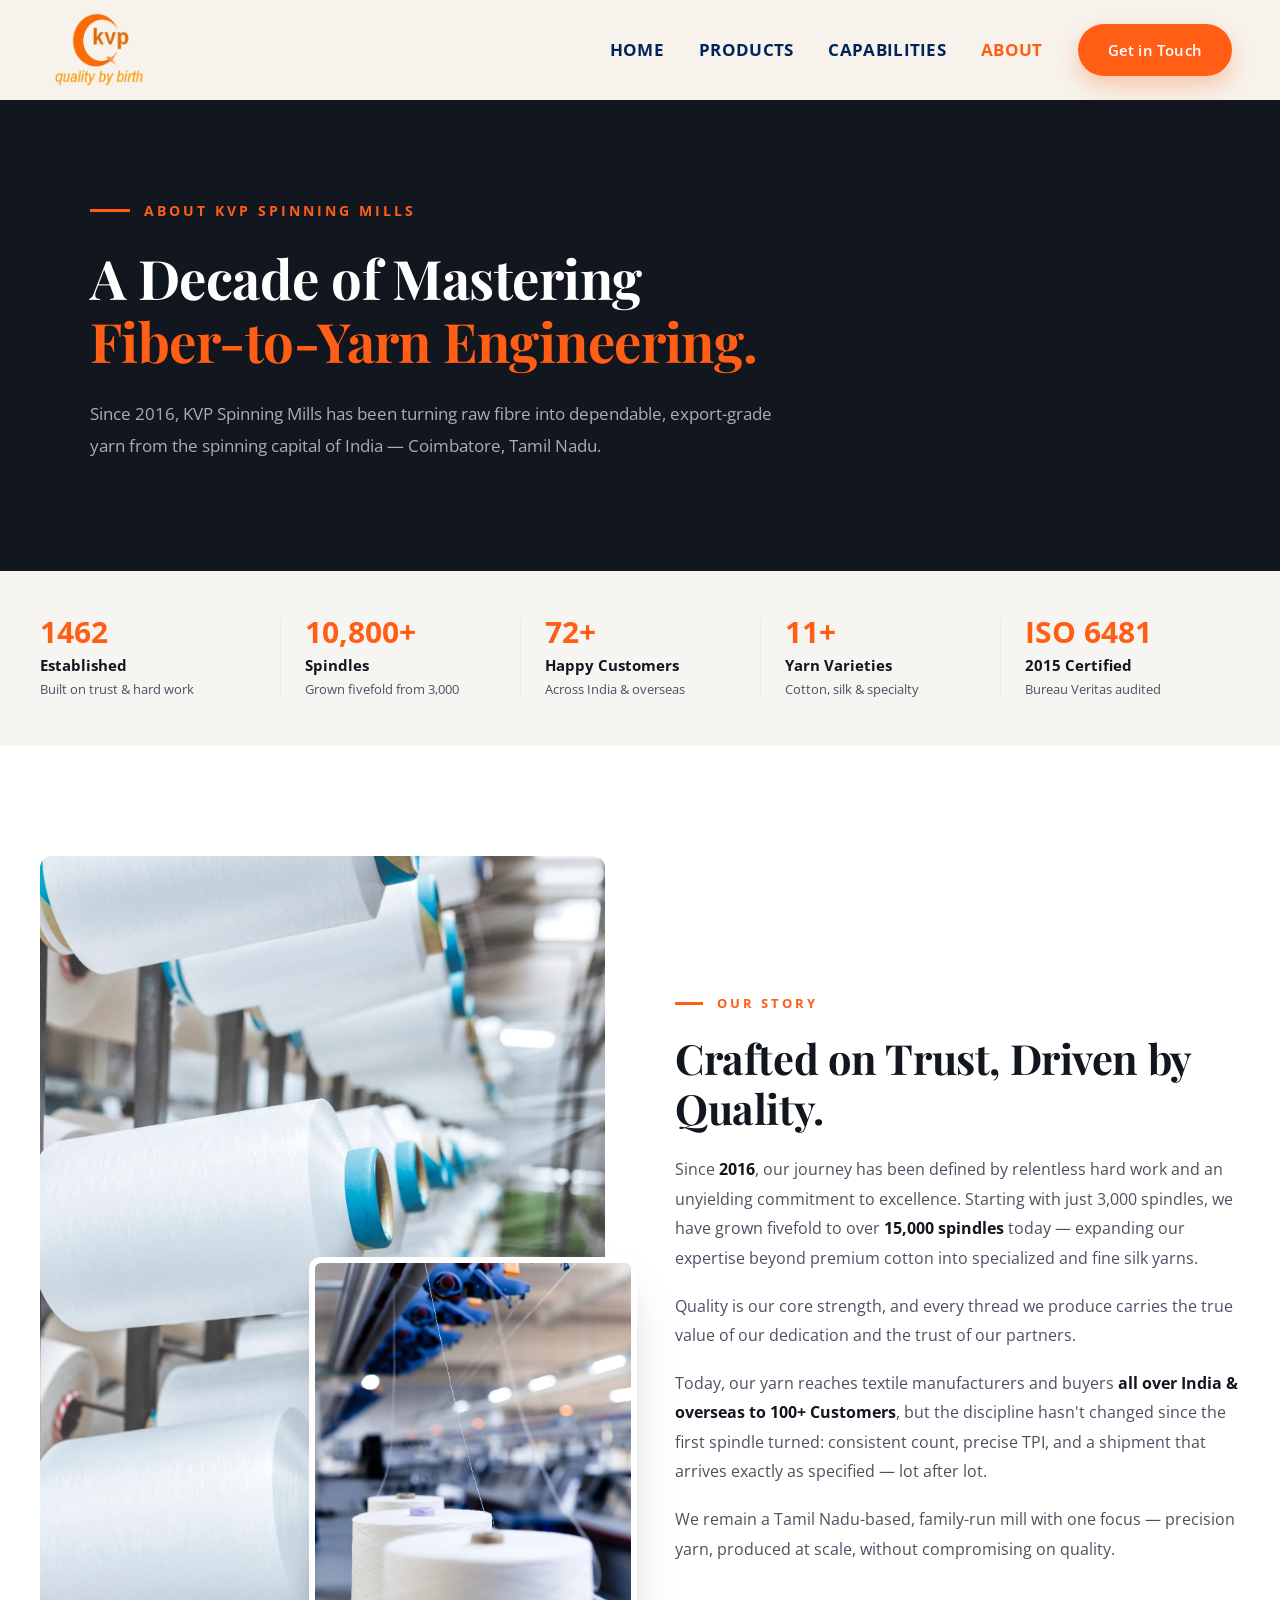
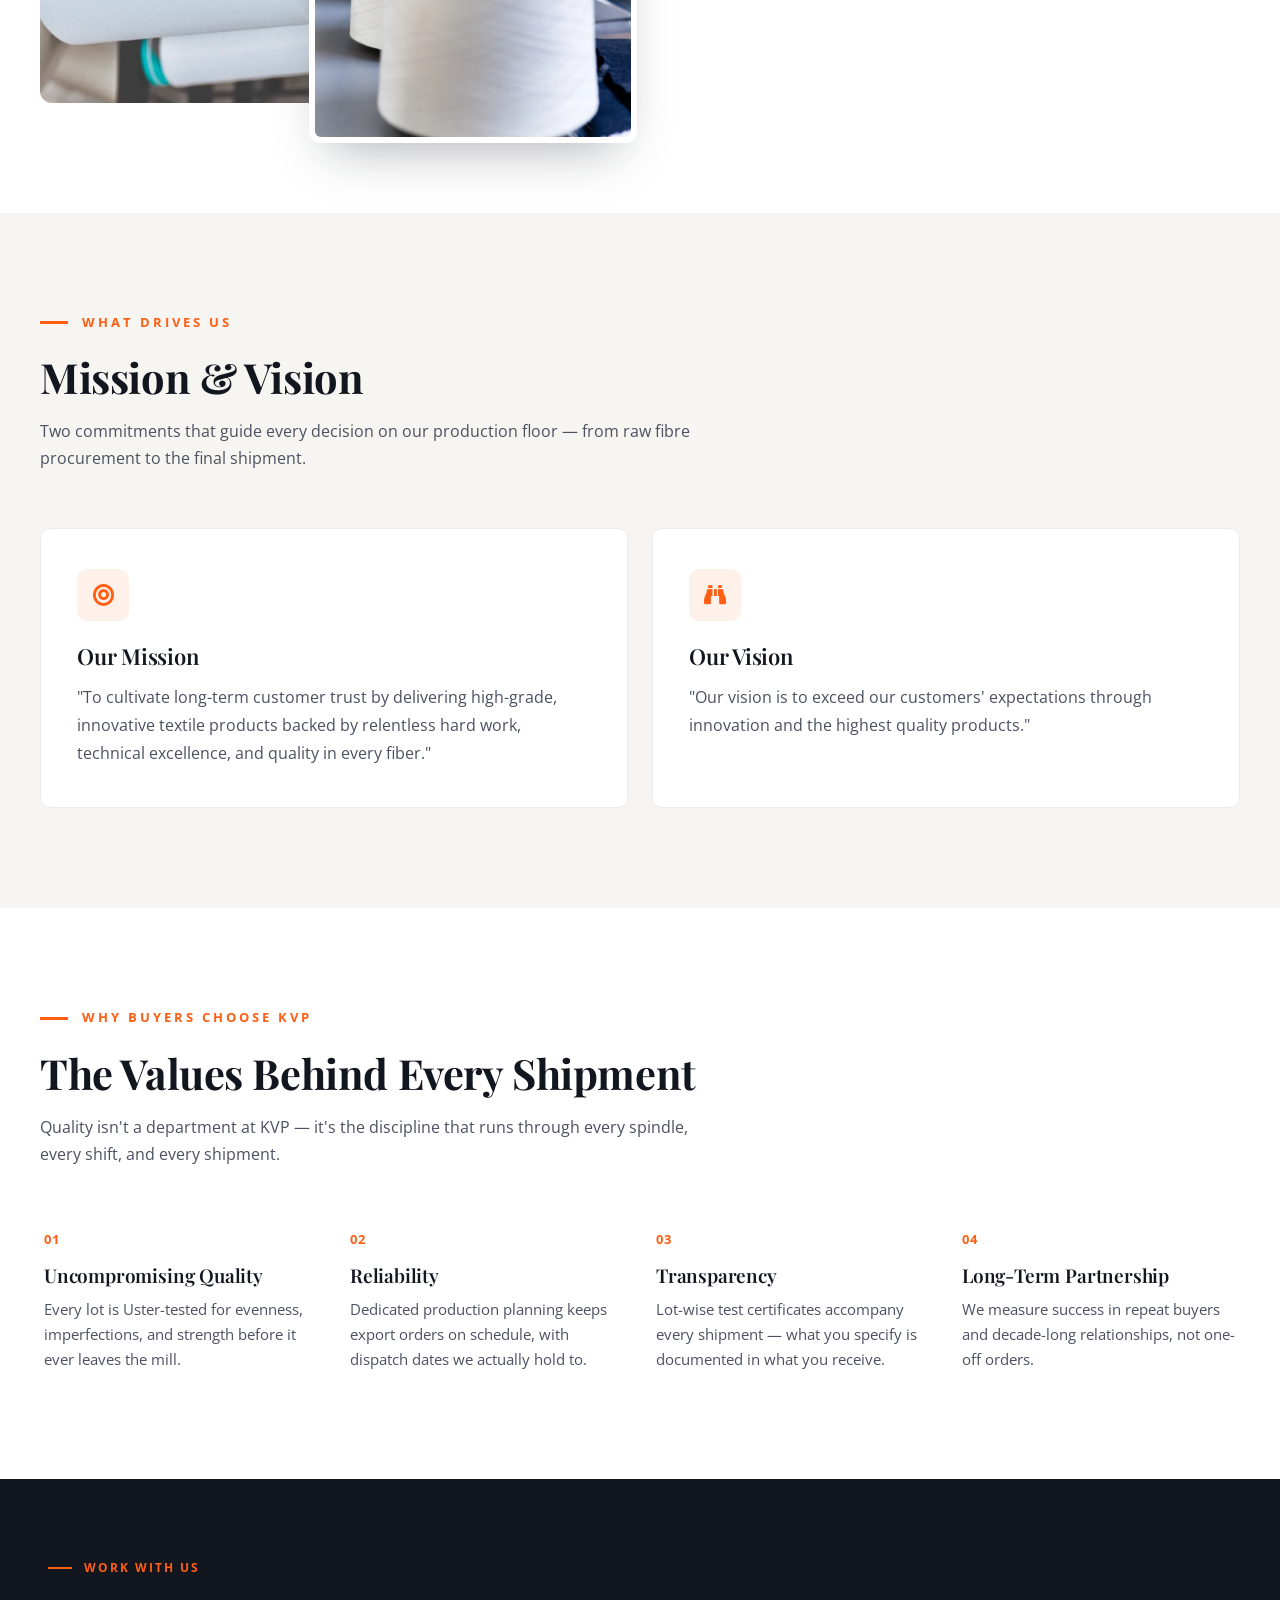
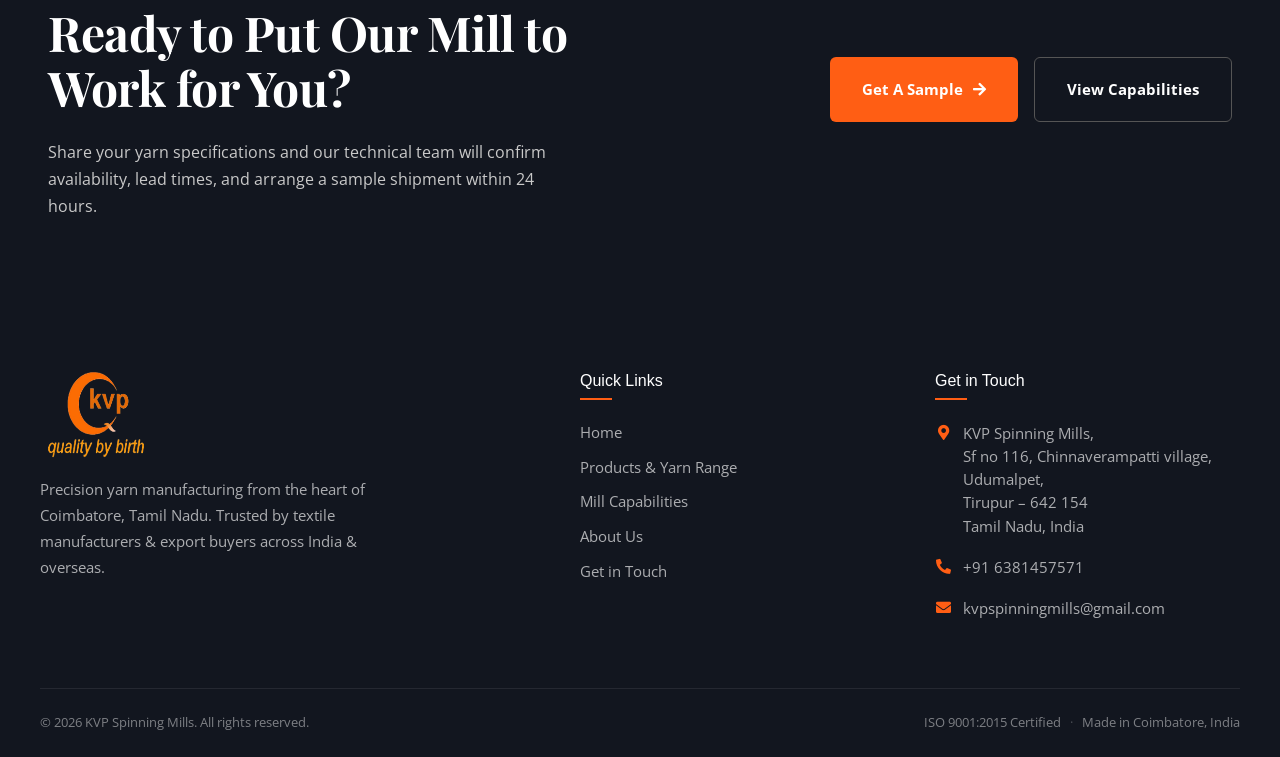
==== commit dda80ed7: "commit" ====
--- a/about.html
+++ b/about.html
@@ -459,7 +459,7 @@
                 <h5 class="kvp-footer-heading">Get in Touch</h5>
                 <div class="kvp-contact-item">
                     <i class="fa fa-map-marker-alt"></i>
-                    <span>KVP Spinning Mills,<br>Tirupur &ndash; 642 154<br>Tamil Nadu, India</span>
+                     <span>KVP Spinning Mills,<br>Sf no 116, Chinnaverampatti village, Udumalpet,<br>Tirupur &ndash; 642 154<br>Tamil Nadu, India</span>
                 </div>
                 <div class="kvp-contact-item">
                     <i class="fa fa-phone-alt"></i>
